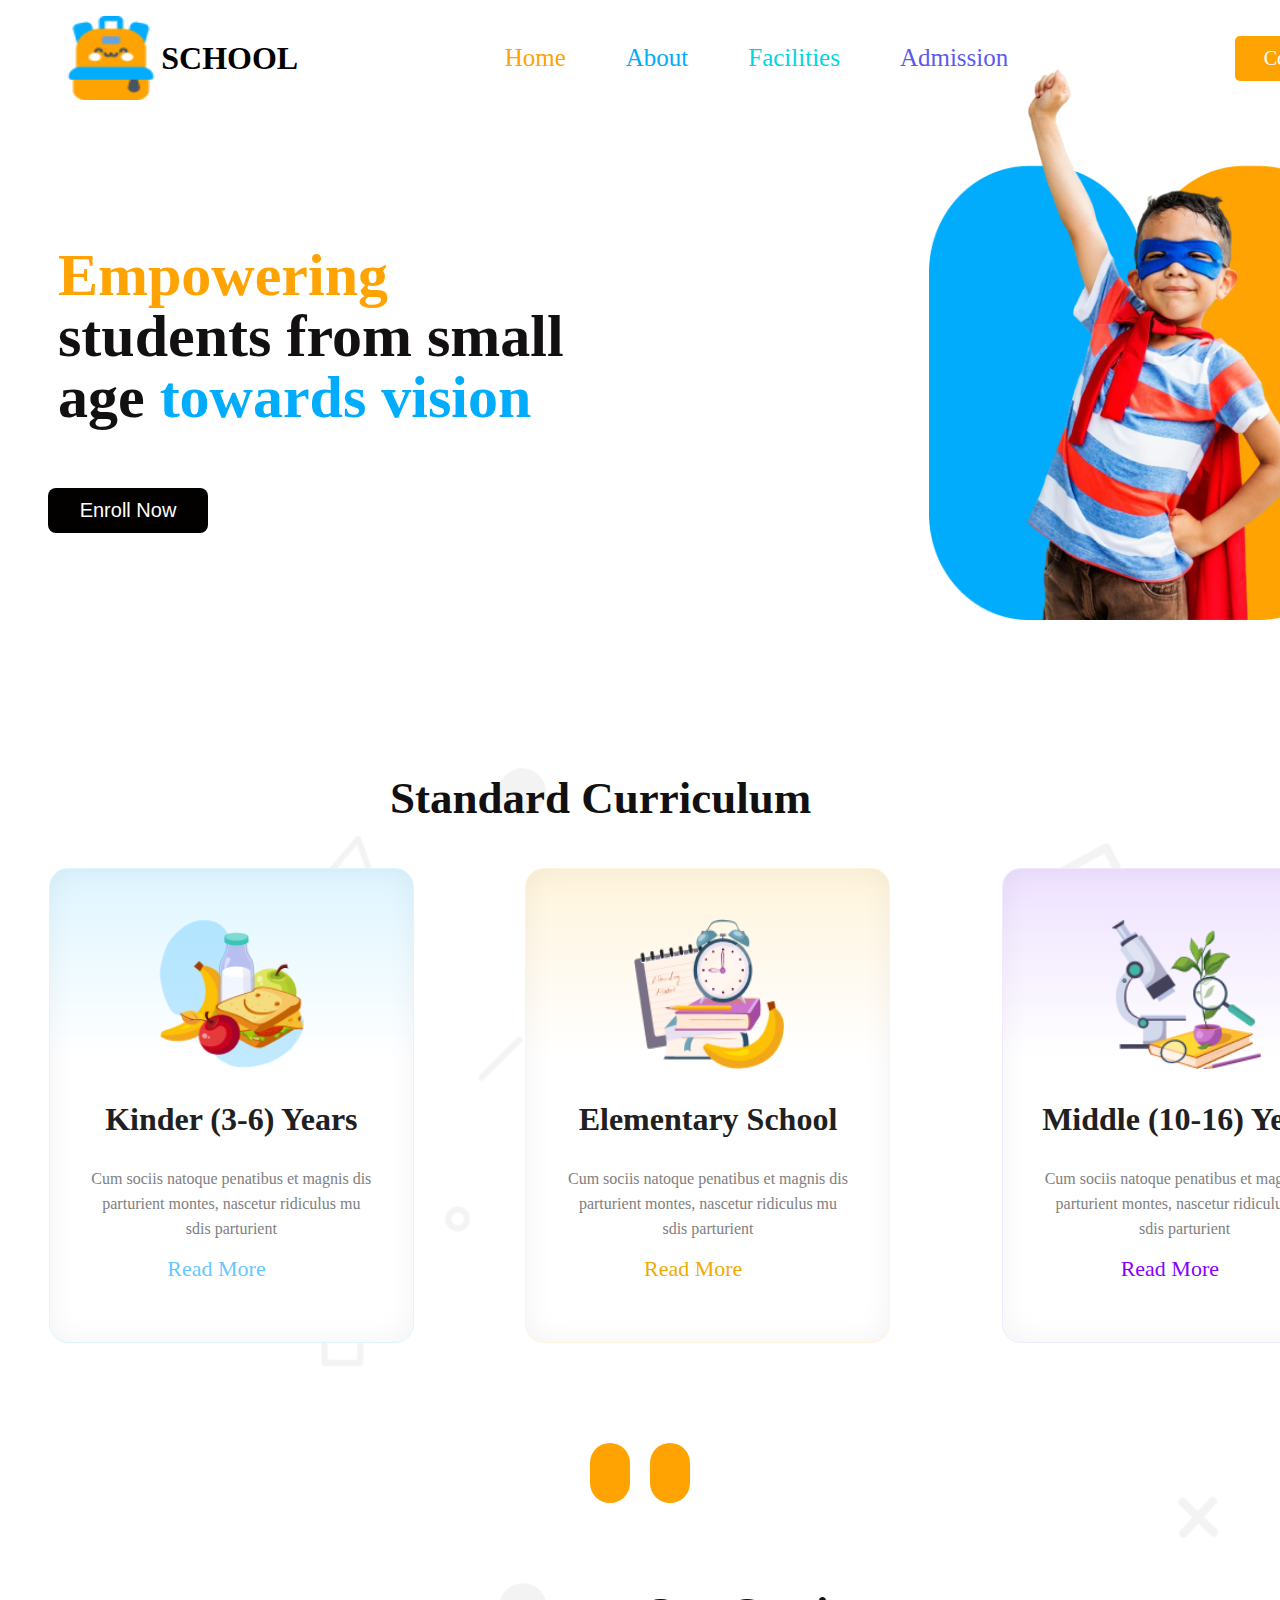
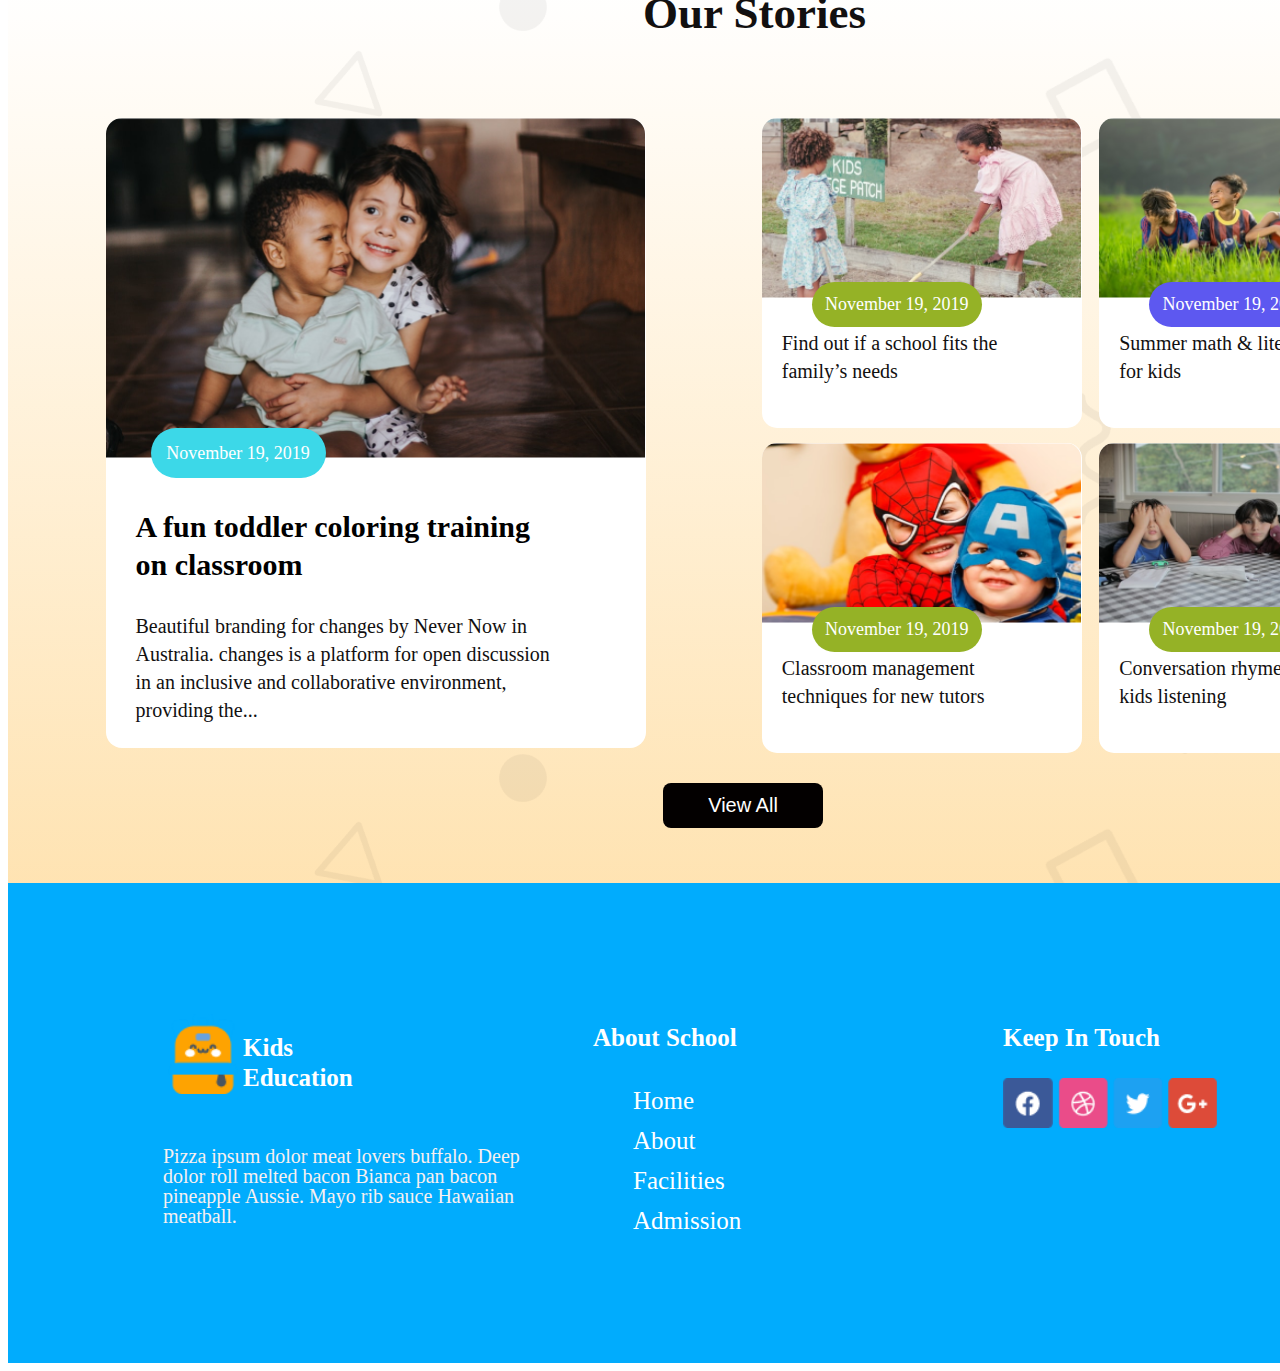
==== index.html @ d81e8b65 "first commit" ====
<!DOCTYPE html>
<html lang="en">
<head>
    <meta charset="UTF-8">
    <meta name="viewport" content="width=device-width, initial-scale=1.0">
    <link rel= "stylesheet" href= "https://maxst.icons8.com/vue-static/landings/line-awesome/line-awesome/1.3.0/css/line-awesome.min.css" >
    <link rel="stylesheet" href="assets/css/style.css">
    <title>Kids Education</title>
</head>
<body>
    <header class="kids-nav-header">
        <div class="nav-div-logo">
         <img src="assets/image/logo.png" class="logo-img" alt="" srcset="">
         <h3 class="logo-write"> School</h3>
         <div class="mobile-de">
            <button class="click-btn" type="submit" onclick="myFunction()"><i class="las la-bars"></i></button>
         </div>
        </div>
        <nav class="navbar" id="navId">
            <ul class="ul-nav">
                <li class="li-nav-list"><a href="" class="nav-link" id="nav1">Home</a></li>
                <li class="li-nav-list"><a href="" class="nav-link" id="nav2">About</a></li>
                <li class="li-nav-list"><a href="" class="nav-link" id="nav3">Facilities</a></li>
                <li class="li-nav-list"><a href="" class="nav-link" id="nav4">Admission</a></li>
                <li class="li-nav-list"> <button class="cbtn" type="submit">Contact</button></li>
            </ul>
        </nav>
        <div class="nav-buttom">
            <button class="btn" type="submit">Contact</button>
        </div>
    </header>
    <main class="hero-container">
        <div class="sub-hero" id="hero1">
            <div class="heandeling-tag" id="controller">
                <p class="s-h-k-heading">
                    <span class="desing-s-h-heading">
                        Empowering
                    </span>
                    students from small age 
                    <span class="desing-s-h-heading2">
                        towards vision
                    </span>
                </p>
                <button class="shdbtn" type="submit">Enroll Now</button>
            </div>
        </div>
        <div class="sub-hero" id="hero2">
            <div class="hero-boy">
                <img src="assets/image/hero-kids.png" class="home-kids-boy" alt="" srcset="">
            </div>
        </div>
    </main>
    <section class="standard-div">
    <header class="sub-header">
        <h4 class="standard-headline">
            Standard Curriculum
        </h4>
    </header>
    <div class="standard-card-section-kids">
        <div class="standard-body" id="bodyId1">
            <div class="s-c-b-img-controller">
                <img src="assets/image/kinder.png" class="stnadard-img" alt="" srcset="">
            </div>
            <h3 class="card-heading-name">Kinder (3-6) Years</h3>
            <p class="card-bio-write">
                Cum sociis natoque penatibus et magnis
                dis parturient montes, nascetur ridiculus
                mu sdis parturient
            </p>
            <div class="s-c-b-link-controller">
                <a href="https://www.programming-hero.com/"class="card-s-link" id="link-c-k1"  target="_blank" rel="noopener noreferrer">Read More</a>
            </div>
        </div>
        <div class="standard-body" id="bodyId2">
            <div class="s-c-b-img-controller">
                <img src="assets/image/elementary.png" class="stnadard-img" alt="" srcset="">
            </div>
            <h3 class="card-heading-name">Elementary School</h3>
            <p class="card-bio-write">
                Cum sociis natoque penatibus et magnis
                dis parturient montes, nascetur ridiculus
                mu sdis parturient
            </p>
            <div class="s-c-b-link-controller">
                <a href="https://www.programming-hero.com/"class="card-s-link" id="link-c-k2"  target="_blank" rel="noopener noreferrer">
                    Read More 
                </a>
            </div>
        </div>
        <div class="standard-body" id="bodyId3">
            <div class="s-c-b-img-controller">
                <img src="assets/image/middle.png" class="stnadard-img" alt="" srcset="">
            </div>
            <h3 class="card-heading-name">Middle (10-16) Years</h3>
            <p class="card-bio-write">
                Cum sociis natoque penatibus et magnis
                dis parturient montes, nascetur ridiculus
                mu sdis parturient
            </p>
            <div class="s-c-b-link-controller">
                <a href="https://github.com/ProgrammingHero1/B11-A2-Kids-School?tab=readme-ov-file" class="card-s-link"  id="link-c-k3" target="_blank" rel="noopener noreferrer">
                    Read More
                </a>
            </div>
        </div>
    </div>
    <div class="standard-sub-icon">
        <div class="icon-s-c"><i class="las la-angle-left custom-design-si"></i></div>
        <div class="icon-s-c"><i class="las la-angle-right custom-design-si"></i></div>
   </div>
   </section>
   <section class="our-story-section">
    <header class="sub-header">
        <div class="story-heading">
            <h3 class="stotyheadline">Our Stories</h3>
        </div>
        </header>
    <div class="our-card-body-section">
        <div class="our-card-body">
            <div class="sub-our-card-body" id="cardIdstroy">
                <img src="assets/image/story-1.png" class="ourStoryImg1" alt="" srcset="">
                <div class="btn-controller-story1">
                    <button class="btn-stroy" type="submit">November 19, 2019</button>
                </div>
                 <h3 class="our-div-heading">
                    A fun toddler coloring training on classroom
                 </h3>
                 <div class="div-stroy-card">
                    <p class="stroy-write">
                        Beautiful branding for changes by Never Now in Australia.
                        changes is a platform for open discussion in an inclusive and
                        collaborative environment, providing the...
                    </p>
                 </div>
                </div>
        </div>
        <div class="our-card-body" id="cardIdstroy2">
            <div class="sub-stroy-card-one" id="hidenstroy">
                <div class="mini-card-stroy">
                   <img src="assets/image/story-2.png" class="mini-img" alt="" srcset="">
                   <div class="mini-btn-con">
                     <button class="btn-mini" type="submit" id="btn1">November 19, 2019</button>
                   </div>
                   <div class="controller-mini">
                    <p class="mini-write">
                        Find out if a school fits the
                        family’s needs
                       </p>
                   </div>
                </div>
                <div class="mini-card-stroy">
                  <img src="assets/image/story-3.png" class="mini-img" alt="" srcset="">
                   <div class="mini-btn-con">
                     <button class="btn-mini" type="submit" id="btn2">November 19, 2019</button>
                   </div>
                   <div class="controller-mini">
                    <p class="mini-write">
                        Summer math & literacy
                        centres for kids
                       </p>
                   </div>
                </div>
               </div>
            <div class="sub-stroy-card-one">
                <div class="mini-card-stroy">
                   <img src="assets/image/story-2.png" class="mini-img" alt="" srcset="">
                   <div class="mini-btn-con">
                     <button class="btn-mini" type="submit" id="btn1">November 19, 2019</button>
                   </div>
                   <div class="controller-mini">
                    <p class="mini-write">
                        Find out if a school fits the
                        family’s needs
                       </p>
                   </div>
                </div>
                <div class="mini-card-stroy">
                  <img src="assets/image/story-3.png" class="mini-img" alt="" srcset="">
                   <div class="mini-btn-con">
                     <button class="btn-mini" type="submit" id="btn2">November 19, 2019</button>
                   </div>
                   <div class="controller-mini">
                    <p class="mini-write">
                        Summer math & literacy
                        centres for kids
                       </p>
                   </div>
                </div>
               </div>
               <div class="sub-stroy-card-one">
                <div class="mini-card-stroy">
                    <img src="assets/image/story-4.png" class="mini-img" alt="" srcset="">
                    <div class="mini-btn-con">
                      <button class="btn-mini" type="submit" id="btn3">November 19, 2019</button>
                    </div>
                    <div class="controller-mini">
                        <p class="mini-write">
                            Classroom management
                            techniques for new tutors
                           </p>
                       </div>
                </div>
                <div class="mini-card-stroy">
                    <img src="assets/image/story-5.png" class="mini-img" alt="" srcset="">
                    <div class="mini-btn-con">
                      <button class="btn-mini" type="submit" id="btn4">November 19, 2019</button>
                    </div>
                    <div class="controller-mini">
                        <p class="mini-write">
                            Conversation rhymes
                            improve kids listening
                           </p>
                     </div>
                </div>
             </div>
        </div>
    </div>
    <div class="story-btn-container">
        <div class="sub-sbc">
         <button class="btn-sbc" type="submit">View All</button>
        </div>
 </div>
   </section>
   <section class="footer-main-section">
    <div class="footer-container">
        <div class="separate-footer" id="footerId1">
            <div class="footer-heading-side">
                <img src="assets/image/logo.png" class="footer-nav-img" alt="" srcset="">
                <h4 class="footer-head-nav">Kids <br>Education</h4>
            </div>
            <p class="footer-sub-write">
                Pizza ipsum dolor meat lovers buffalo. Deep dolor roll melted
                 bacon Bianca pan bacon pineapple Aussie. Mayo rib sauce Hawaiian meatball.
            </p>
        </div>
        <div class="separate-footer" id="footerId2">
            <h4 class="footer-navbar-section">About School</h4>
            <ul class="footer-ul-kids">
                <li class="footer-items"><a href="" class="footer-link">Home</a></li>
                <li class="footer-items"><a href="" class="footer-link">About</a></li>
                <li class="footer-items"><a href="" class="footer-link">Facilities</a></li>
                <li class="footer-items"><a href="" class="footer-link">Admission</a></li>
            </ul>
        </div>
        <div class="separate-footer" id="footerId2">
            <h3 class="keep-heading">Keep In Touch</h3>
            <div class="footer-logo">
                <img src="assets/image/fb.png" class="f-logo" alt="" srcset="">
                <img src="assets/image/dribble.png" class="f-logo" alt="" srcset="">
                <img src="assets/image/twitter.png" class="f-logo" alt="" srcset="">
                <img src="assets/image/google+.png" class="f-logo" alt="" srcset="">
            </div>
        </div>
    </div>
 </section>
<script src="assets/js/javascript.js"></script>
</body>
</html>
---- assets/css/style.css ----
@import url('https://fonts.googleapis.com/css2?family=Work+Sans:ital,wght@0,100..900;1,100..900&display=swap');
body{
    font-family: "Quicksand", serif;
    font-size: 20px;
    color: rgb(18, 16, 16);
    font-weight: 500;
    line-height: 20px;
    text-align: left;
}
#hidenstroy{
  display: none;
}
.kids-nav-header{
    width: 1400px;
    margin: auto;
    height:100px;
    display: flex;
    align-items: center;
    justify-content: space-around;
    gap:30px;

}
.hero-container{
  width: 1400px;
  margin: auto;
  height:600px;
  display: flex;
  align-items: center;
  justify-content: space-around;
  gap:30px;
}
.sub-hero{
  height: 600px;
  width:700px;
}
#hero1{
  height: 600px;
  width:700px;
}
#hero2{
  height: 600px;
  width:700px;
}
.shdbtn{
  font-size: 20px;
  font-weight: 400;
  color: rgb(255,255,255);
  width: 160px;
  height: 45px;
  background-color: rgb(3, 0, 0);
  border-radius:8px;
  border: none;
  margin-left:40px;
 }
.navbar{
  display: flex;
  align-items: center;
  justify-content: space-around;
  
}
.logo-write{
  font-family: "Quicksand", serif;
  font-size:32px;
  font-weight: 700;
  line-height: 30px;
  letter-spacing: 0px;
  text-transform: uppercase;
  text-align: left;
  color: rgb(3, 0, 0);
}
.logo-img{
width:100px;
height: 84px;
}
.nav-div-logo{
  display: flex;
  align-items: center;
}
.s-h-k-heading{
  margin-top:20%;
  font-family: "Quicksand", serif;
  font-size:60px;
  font-weight: 700;
  line-height: 61px;
  letter-spacing: 0px;
  text-align: left; 
  width:550px;
  margin-left:50px;
}
.desing-s-h-heading{
  color: rgb(254, 163, 1);
 }
 .desing-s-h-heading2{
  color: rgb(1, 172, 253);
 }
.cbtn{
  display: none;
}
.mobile-de{
  display: none;
}
.ul-nav{
  list-style: none;
  display: flex;
}
.li-nav-list{
  margin:0 30px;
}
.nav-link{
  text-decoration: none;
  font-family: "Quicksand", serif;
  font-size:25px;
  font-weight: 500;
  line-height: 30px;
  letter-spacing: 0px;
  text-align: left;
 }
 #nav1{
 color: rgb(254, 163, 1);
 }
 #nav2{
 color: rgb(1, 172, 253);
 }
 #nav3{
 color: rgb(5,212, 223);
 }
 #nav4{
     color:rgb(93,88,239);
 }
 .btn{
  width: 120px;
  height: 45px;
  padding: 2px;
  background-color: rgb(254, 163, 1);
  color: rgb(255,255,255);
  font-size: 20px;
  font-weight: 500;
  font-family: "Quicksand", serif;
  border-radius: 5px;
  border: none;
}
.home-kids-boy{
  margin-top: -7%;
  margin-left:30%;
  width: 430px;
  height: 560px;
}
.sub-header{
  width:500px;
  height:100px;
  margin: auto;
}
.standard-headline{
  font-family: "Quicksand", serif;
  font-size:45px;
  font-weight: 700;
  line-height: 61px;
  letter-spacing: 0px;
  text-align: left; 
}
.standard-card-section-kids{
  width: 1400px;
  height: 500px;
  margin: auto;
  display: flex;
  justify-content: space-around;
  gap: 30px;
}
.standard-body{
  width:365px;
  height: 475px;
}
#bodyId1{
  box-sizing: border-box;
  border: 0.94px solid rgb(222, 245, 255);
  border-radius: 18.86px;
  box-shadow: inset 0px 0px 28.3px 0.94px rgba(0, 0, 0, 0.05);
  background: linear-gradient(180.00deg, rgb(222, 245, 255),rgba(255, 255, 255, 0) 40%),rgb(255, 255, 255);
}
#bodyId2{
  box-sizing: border-box;
  border: 0.94px solid rgb(255, 244, 220);
  border-radius: 18.86px;
  box-shadow: inset 0px 0px 28.3px 0.94px rgba(0, 0, 0, 0.05);
  background: linear-gradient(180.00deg, rgb(255, 244, 220),rgba(255, 255, 255, 0) 40%),rgb(255, 255, 255);
}
#bodyId3{
  box-sizing: border-box;
  border: 0.94px solid rgb(242, 232, 255);
  border-radius: 18.86px;
  box-shadow: inset 0px 0px 28.3px 0.94px rgba(0, 0, 0, 0.05);
  background: linear-gradient(180.00deg, rgb(238, 225, 255),rgba(255, 255, 255, 0) 40%),rgb(255, 255, 255);
}
.stnadard-img{
  width: 150px;
  height: 150px;
  margin: auto;
}
.s-c-b-img-controller{
  margin-top:50px;
  margin-left:107.5px;
}
.card-heading-name{
  font-size: 32px;
  font-weight: 700;
  line-height: 30px;
  text-align: center;
  color: rgb(32, 32, 32);

}
.card-bio-write{
  font-family: "Raleway", serif;
  font-size: 16px;
  font-weight: 400;
  line-height: 25px;
  text-align: center;
  color: rgb(128, 128, 128);
  width: 286px;
  margin: auto;
}
.card-s-link{
width: 130px;
height: 45px;
font-size: 22px;
font-family: "Raleway", serif;
text-align: center;
text-decoration: none;
}
#link-c-k1{
  color: rgb(100, 200, 255);
}
#link-c-k2{
color: rgb(240, 170, 0);
}
#link-c-k3{
color: rgb(135, 0, 255);
}
.s-c-b-link-controller{
  margin-top: 18px;
  margin-left:117.5px;
}
.standard-sub-icon{
  width: 100px;
  height: 130px;
  margin: auto;
  margin-top:40px;
  display: flex;
  justify-content:space-around;
  align-items: center;
  gap:20px;
}
.custom-design-si{
  font-size:35px;
  text-align: center;
  margin:15px;
  color: rgb(255,255,255);
  
}
.icon-s-c{
  width: 60px;
  height: 60px;
  background-color: rgb(254, 163, 1);
  border-radius:30px;    
}
.story-heading{
  width: 300px;
  height:180;
  margin: auto;
}
.stotyheadline{
  font-family: "Quicksand", serif;
  font-size:45px;
  font-weight: 700;
  line-height: 61px;
  letter-spacing: 0px;
  text-align: left; 
  margin-left: 30px;
}
.standard-div{
  background-image: url(../image/bg.png);
  background-size: cover;
}
.our-story-section{
  width: 1510px;
  height: 900px;
  background: url(../image/bg.png),linear-gradient(0.00deg, rgba(254, 163, 1, 0.3),rgba(255, 255, 255, 0.3) 100%);
}
.our-card-body-section{
  width: 1400px;
  height: 700px;
  display: flex;
  margin: auto;
  justify-content: space-around;
  gap: 30px;
  align-items: center;
}
.sub-our-card-body{

}
#cardIdstroy{
  width:540px;
  height: 630px;
  border-radius:16px;
  background-color: rgb(255, 255, 255);

}
#cardIdstroy2{
  width:660px;
  height: 630px;
}
.ourStoryImg1{
  border-top-left-radius:16px;
  border-top-right-radius:16px;
  width:539px;
  height:340px;
}
.btn-stroy{
  width: 175px;
  height: 50px;
  font-size: 18px;
  border-radius:30px;
  font-weight: 300;
  font-family: "Quicksand", serif;
  line-height: 20px;
  border: none;
  background-color: rgb(60, 216, 232);
  color: rgb(255, 255, 255);
}
.btn-controller-story1{
  margin-left:45px;
  margin-top:-6%;
}
.our-div-heading{
  width:400px;
  font-family: "Quicksand", serif;
  font-size:30px;
  font-weight: 700;
  line-height:38px;
  letter-spacing: 0%;
  margin-left:30px;
  text-align: left; 
  color: rgb(0, 0, 0);
}
.stroy-write{
  font-family: "Quicksand", serif;
  font-size: 20px;
  color: rgb(18, 16, 16);
  font-weight: 300;
  line-height: 28px;
  text-align: left; 
}
.div-stroy-card{
  margin-top:-2px;
  width:430px;
  margin-left:30px;
}
.sub-sbc{
  width: 200px;
  height: 100px;
  margin: auto;
}
.btn-sbc{
  font-size: 20px;
  font-weight: 400;
  color: rgb(255,255,255);
  width: 160px;
  height: 45px;
  background-color: rgb(3, 0, 0);
  border-radius:8px;
  border: none; 
}
.sub-stroy-card-one{
  width: 660px;
  gap: 15px;
  display: flex;
  justify-content: space-around;
  margin: auto;
}
.mini-card-stroy{
  margin-bottom:15px;
   width: 320px;
   height:310px;
   border-radius:15px;
   background-color: rgb(255,255,255);
  }
  .mini-img{
      width:319px;
      height:180px;
      border-top-left-radius:15px;
      border-top-right-radius:15px;
  }
  .btn-mini{
      width: 170px;
      height: 45px;
      font-size: 18px;
      border-radius:30px;
      font-weight: 300;
      font-family: "Quicksand", serif;
      line-height: 20px;
      border: none;
      color: rgb(255, 255, 255);
      background-color: rgb(149, 178, 38);
  }
  #btn1{
  
  
  }
  #btn2{
    background-color: rgb(93, 88, 240);  
  }
  #btn3{
      
  }
  #btn4{
      
  }
  .controller-mini{
      width:280px;
      margin-left:20px;
  }
  .mini-write{
      margin-top:2px;
      font-family: "Quicksand", serif;
      font-size: 20px;
      color: rgb(18, 16, 16);
      font-weight: 300;
      line-height: 28px;
      text-align: left; 
  }
  .mini-btn-con{
      margin-left:50px;
      margin-top:-6%;  
  }

  .footer-main-section{
    width:1510px;
    height:480px;
    background-color: rgb(1, 172, 253);
}
.footer-container{
    margin-top:20px;
    width:1200px;
    height:400px;
    margin: auto;
    display: flex;
    justify-content: space-around;
    gap: 50px;
    align-items: center;
}
.separate-footer{
    margin-top:80px;
    width:400px;
    height: 300px;
}
.footer-nav-img{
    width: 80px;
    height: 80px;
   -webkit-filter:;
}
.footer-heading-side{
    margin-top:10px;
    display: flex;
    justify-content: flex-start;
    align-items: center;
}
.footer-head-nav{
    margin-top:50px;
    width:300px;
    font-family: "Quicksand", serif;
    font-size:25px;
    font-weight: 700;
    line-height:30px;
    letter-spacing: 0%;
    text-align: left; 
    color: rgb(255, 255, 255);
}
.footer-sub-write{
    font-family: "Quicksand", serif;
    font-size: 20px;
    color: rgb(248, 240, 240);
    font-weight: 500;
    line-height: 20px;
    text-align: left;
}
.footer-navbar-section{
    margin-top:50px;
    width:300px;
    font-family: "Quicksand", serif;
    font-size:25px;
    font-weight: 700;
    line-height:30px;
    letter-spacing: 0%;
    text-align: left; 
    color: rgb(255, 255, 255);
}
.footer-ul-kids{
    list-style: none;
}
.footer-items{
 margin: 10px 0px;
}
.footer-link{
text-decoration: none;
 font-family: "Quicksand", serif;
 font-size:25px;
 font-weight: 500;
 line-height: 30px;
 letter-spacing: 0px;
 text-align: left;
 color: rgb(255, 255, 255);
}
.keep-heading{
    margin-top:50px;
    width:300px;
    font-family: "Quicksand", serif;
    font-size:25px;
    font-weight: 700;
    line-height:30px;
    letter-spacing: 0%;
    text-align: left; 
    color: rgb(255, 255, 255);
}
.f-logo{
    width: 50px;
    height: 50px;
}



                                              /*Mobile css style*/
@media(max-width:480px){
  .nav-div-logo{
    position: absolute;
    margin-top:-20%;
    width:380px;
    border: 1px solid rgb(240, 170, 0);
  }
  #controller{
    justify-content: center;
  }
  body{
    max-width:480px;
    margin:0px;
    padding:10px;
    font-size:14px;
  }
  .home-kids-boy{
    width: 260px;
    height: 330px;
    margin-right:20px;
  }
  .standard-div{
    background-image: url(../image/bg.png);
    background-size: cover;
  }
  .hero-boy{
    width:300px;
    margin-right:30px;
  }
  .mobile-de{
    display: block;
    margin-left:20PX;
  }
  .kids-nav-header{
    width: 400px;
    margin: auto;
    height:100px;
    display: grid;
    align-items: center;
    grid-template-columns: repeat(1,1f);
    gap:30px;
}
.logo-write{
  display: none;
}
.logo-img{
  margin-left:20px;
  width:35px;
  height:45px;
}
.ul-nav{
  list-style: none;
  height:320px;
  display: grid;
  border-radius:5px;
  background-color: rgb(255,255,255);
  -webkit-border-radius:5px;
  -moz-border-radius:5px;
  -ms-border-radius:5px;
  -o-border-radius:5px;
}
.li-nav-list{
  margin:10 0px;
  text-align: center;
  height:30px;

}
.nav-div-logo{
  position: absolute;
  width:350px;
  display: flex;
  align-items: center;
  justify-content: space-around;
  gap: 30px;
  margin: auto;
}
.cbtn{
  margin-top:10px;
  display: block;
  width: 120px;
  height: 45px;
  padding: 2px;
  background-color: rgb(254, 163, 1);
  color: rgb(255,255,255);
  font-size: 20px;
  font-weight: 500;
  font-family: "Quicksand", serif;
  border-radius: 5px;
  border: none;
}
.click-btn{
  margin-top:10px;
  width:100px;
  height:45px;
  font-size:30px;
  color: rgb(3, 0, 0);
  background-color: rgb(255,255,255);
  border: none;
}
.navbar{
  margin-top:60px;
  position: relative;
}
.nav-buttom{
  display: none;
}

.hero-container{
  width: 350px;
  height:500px;
  display: -webkit-flex;
  display: flex;
  -webkit-flex-direction: column-reverse;
  flex-direction: column-reverse;
}
.sub-hero{
  width:345px;
  
}
#hero1{
  width:350px;
  height:200px;
}
#hero2{
  width:345px;
  height:300px;
}
.heandeling-tag{
  margin-top: -18%;
  margin-left: -4%;
}
.s-h-k-heading{
  width: 320px;
  font-family: "Quicksand", serif;
  font-size:30px;
  font-weight: 700;
  line-height: 31px;
  letter-spacing: 0px;
  text-align: left; 
}
.sub-header{
  width:400px;
  height:100px;
}
.standard-headline{
  font-family: "Quicksand", serif;
  font-size:25px;
  font-weight: 700;
  line-height: 61px;
  letter-spacing: 0px;
  text-align: center; 
}
.standard-card-section-kids{
  width: 400px;
  height: 1100px;
  display: grid;
  grid-template-columns: repeat(1,1f);
}
.standard-body{
  width:250px;
  height: 420px;
}
.card-heading-name{
  font-size: 24px;
  font-weight: 700;
  line-height: 30px;
  text-align: center;
  color: rgb(32, 32, 32);

}
.card-bio-write{
  font-family: "Raleway", serif;
  font-size: 14px;
  font-weight: 400;
  line-height: 20px;
  text-align: center;
  color: rgb(128, 128, 128);
  width: 230px;
  margin: auto;
}
.stnadard-img{
  width: 120px;
  height: 120px;
  margin: auto;
}
.s-c-b-img-controller{
  margin-top:50px;
  margin-left:70px;
}
.card-s-link{
  width: 130px;
  height: 45px;
  font-size: 22px;
  font-family: "Raleway", serif;
  text-align: center;
  text-decoration: none;
  }
  .s-c-b-link-controller{
    margin-top: 18px;
    margin-left:80px;
  }
  .standard-sub-icon{
    width: 100px;
    height: 130px;
    margin-left: auto;
    margin-top:200px;
    display: flex;
    justify-content:space-around;
    align-items: center;
    gap:20px;
  }
  .custom-design-si{
    font-size:30px;
    text-align: center;
    margin:10px;
    color: rgb(255,255,255);
    
  }
  .icon-s-c{
    width: 50px;
    height: 50px;
    background-color: rgb(254, 163, 1);
    border-radius:25px;
    -webkit-border-radius:25px;
    -moz-border-radius:25px;
    -ms-border-radius:25px;
    -o-border-radius:25px;
}
.our-story-section{
  width: 400px;
  height: 800px;
  background: url(../image/bg.png),linear-gradient(0.00deg, rgba(254, 163, 1, 0.3),rgba(255, 255, 255, 0.3) 100%);
}
.our-card-body-section{
  width: 400px;
  height: 400px;
  display: grid;
  grid-template-columns:repeat(1,1f);
  justify-content: center;
}
#cardIdstroy{
  width:270px;
  height:480px;
  border-radius:16px;
  background-color: rgb(255, 255, 255);
  display: none;
}
.ourStoryImg1{
  border-top-left-radius:16px;
  border-top-right-radius:16px;
  width:270px;
  height:200px;
}
.our-div-heading{
  width:250px;
  font-family: "Quicksand", serif;
  font-size:15px;
  font-weight: 700;
  line-height:20px;
  letter-spacing: 0%;
  text-align: left; 
  color: rgb(0, 0, 0);
}
#cardIdstroy2{
  width:400px;
  display: -ms-grid;
  grid-template-columns: repeat(1,1);
  
}
.stroy-write{
  width:240px;
  font-family: "Quicksand", serif;
  font-size: 14px;
  color: rgb(18, 16, 16);
  font-weight: 300;
  line-height: 20px;
  text-align: left; 
}
.btn-stroy{
  width: 170px;
  height: 50px;
  font-size: 15px;
  border-radius:30px;
  font-weight: 300;
  font-family: "Quicksand", serif;
  line-height: 20px;
  border: none;
  background-color: rgb(60, 216, 232);
  color: rgb(255, 255, 255);
}
.btn-controller-story1{
  margin-left:20px;
  margin-top:-10%;
}
/*Mini Card*/
.sub-stroy-card-one{
  width:400px;
  display: flex;
  justify-content: space-around;
  
}
.mini-card-stroy{
   width: 150px;
   height:180px;
   border-radius:15px;
   background-color: rgb(255,255,255);
  }
  .mini-img{
      width:150px;
      height:100px;
      border-top-left-radius:15px;
      border-top-right-radius:15px;
  }
  .btn-mini{
      width: 100px;
      height: 35px;
      font-size: 10px;
      border-radius:30px;
      font-weight: 300;
      font-family: "Quicksand", serif;
      line-height: 20px;
      border: none;
      color: rgb(255, 255, 255);
      background-color: rgb(149, 178, 38);
  }
  .controller-mini{
    width:120px;
}
.mini-write{
    margin-top:2px;
    font-family: "Quicksand", serif;
    font-size: 12px;
    color: rgb(18, 16, 16);
    font-weight: 300;
    line-height: 20px;
    text-align: left; 
}
.mini-btn-con{
    margin-left:10px;
    margin-top:-15%;  
}
.sub-sbc{
  margin-top:60%;
}
.footer-main-section{
  width:425px;
  height:950px;
  background-color: rgb(1, 172, 253);
}
.footer-container{
  margin-top:-10%;
  margin-top:20px;
  width:400px;
  height:900px;
  margin: auto;
  display: grid;
  grid-template-columns: repeat(1,1f);
 
}
.separate-footer{
  width:400px;
  height: 300px;
}
.footer-nav-img{
  width: 80px;
  height: 80px;
}
.footer-heading-side{
  margin-top:10px;
  display: flex;
  justify-content: flex-start;
  align-items: center;
}
.footer-head-nav{
  margin-top:50px;
  width:300px;
  font-family: "Quicksand", serif;
  font-size:25px;
  font-weight: 700;
  line-height:30px;
  letter-spacing: 0%;
  text-align: left; 
  color: rgb(255, 255, 255);
}
.footer-sub-write{
  font-family: "Quicksand", serif;
  font-size: 20px;
  color: rgb(248, 240, 240);
  font-weight: 500;
  line-height: 20px;
  text-align: left;
  width:300px;
}
.footer-navbar-section{
  margin-top:50px;
  width:300px;
  font-family: "Quicksand", serif;
  font-size:25px;
  font-weight: 700;
  line-height:30px;
  letter-spacing: 0%;
  text-align: left; 
  color: rgb(255, 255, 255);
}
.footer-ul-kids{
  list-style: none;
}
.footer-items{
margin: 10px 0px;
}
.footer-link{
text-decoration: none;
font-family: "Quicksand", serif;
font-size:25px;
font-weight: 500;
line-height: 30px;
letter-spacing: 0px;
text-align: left;
color: rgb(255, 255, 255);
}
.keep-heading{
  margin-top:50px;
  width:300px;
  font-family: "Quicksand", serif;
  font-size:25px;
  font-weight: 700;
  line-height:30px;
  letter-spacing: 0%;
  text-align: left; 
  color: rgb(255, 255, 255);
}
.f-logo{
  width: 50px;
  height: 50px;
}
#footerId2{
  margin-top:-60px;
  margin-left:20px;
}
#hidenstroy{
  display: block;
  display: inline-flex;
}








}
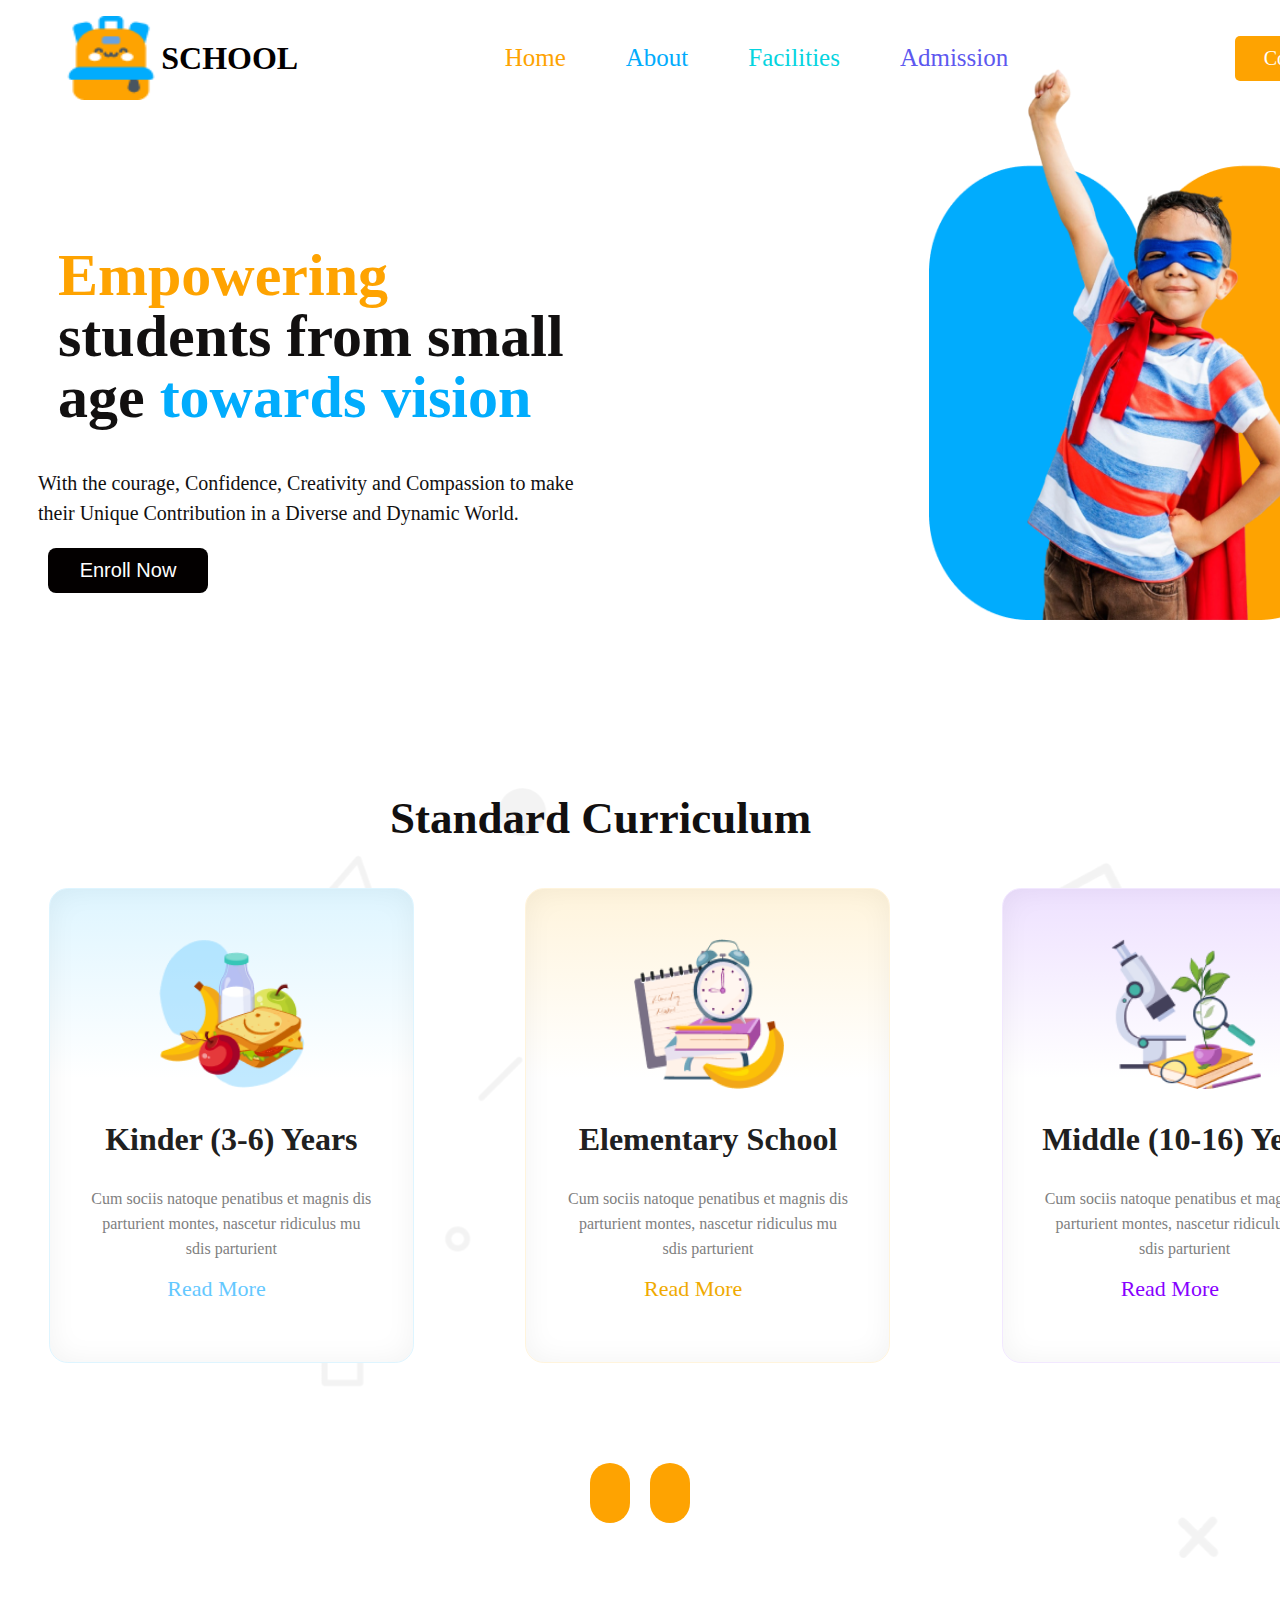
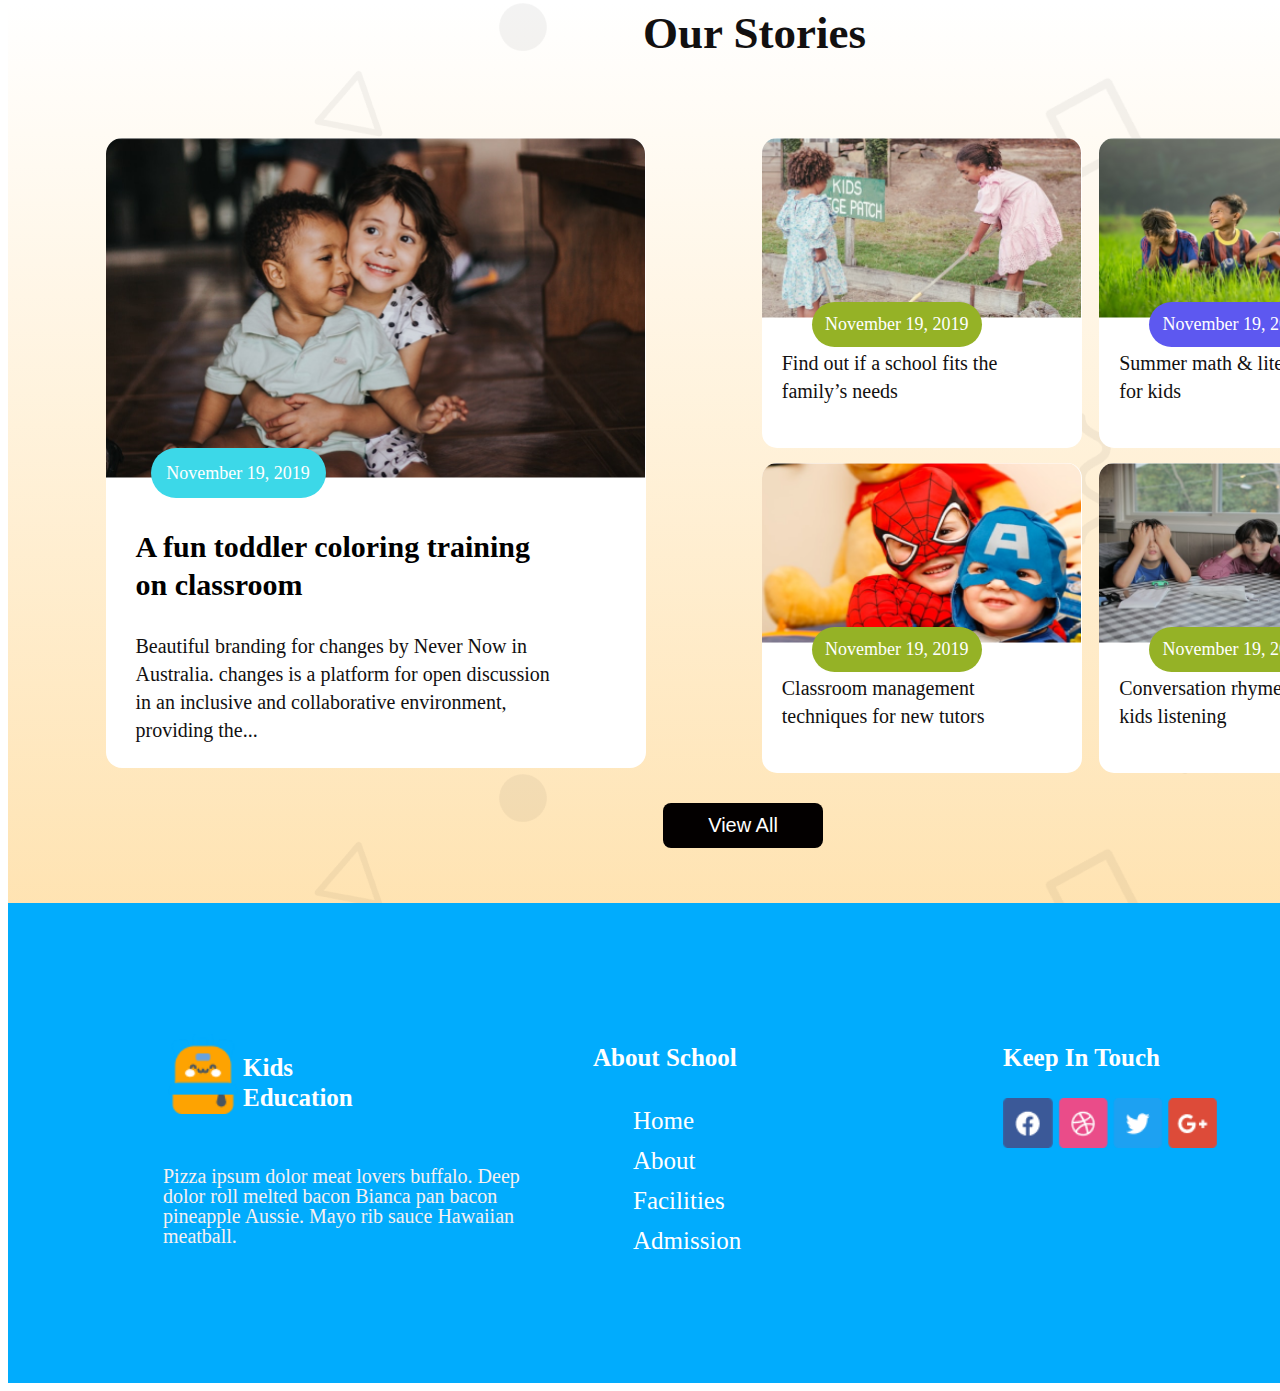
==== commit 0750aaa6: "update" ====
--- a/index.html
+++ b/index.html
@@ -41,7 +41,14 @@
                         towards vision
                     </span>
                 </p>
-                <button class="shdbtn" type="submit">Enroll Now</button>
+                <p class="separate-home-bio-kids">
+                    With the courage, Confidence, Creativity and Compassion to 
+                    make their Unique Contribution in 
+                    a Diverse and Dynamic World.
+                 </p>
+                 <div id="btnId">
+                    <button class="shdbtn" type="submit">Enroll Now</button>
+                 </div>
             </div>
         </div>
         <div class="sub-hero" id="hero2">
@@ -49,10 +56,10 @@
                 <img src="assets/image/hero-kids.png" class="home-kids-boy" alt="" srcset="">
             </div>
         </div>
-    </main>
+    </main><br>
     <section class="standard-div">
     <header class="sub-header">
-        <h4 class="standard-headline">
+        <h4 class="standard-headline" id="standardId3">
             Standard Curriculum
         </h4>
     </header>
--- a/assets/css/style.css
+++ b/assets/css/style.css
@@ -9,6 +9,17 @@
 }
 #hidenstroy{
   display: none;
+}
+.separate-home-bio-kids{
+  font-family: "Quicksand", serif;
+    font-size: 20px;
+    color: rgb(18, 16, 16);
+    font-weight: 400;
+    line-height: 30px;
+    text-align: left;
+    width: 550px;
+    margin-left:30px;
+    margin-top:-20px;
 }
 .kids-nav-header{
     width: 1400px;
@@ -972,9 +983,22 @@
   display: inline-flex;
 }
 
-
-
-
+.separate-home-bio-kids{
+  font-family: "Quicksand", serif;
+    font-size: 16px;
+    color: rgb(18, 16, 16);
+    font-weight: 400;
+    line-height: 20px;
+    text-align: center;
+    width: 330px;
+    margin-top:-20px;
+}
+#standardId3{
+  margin-top:10%;
+}
+#btnId{
+  text-align: center;
+}
 
 
 
